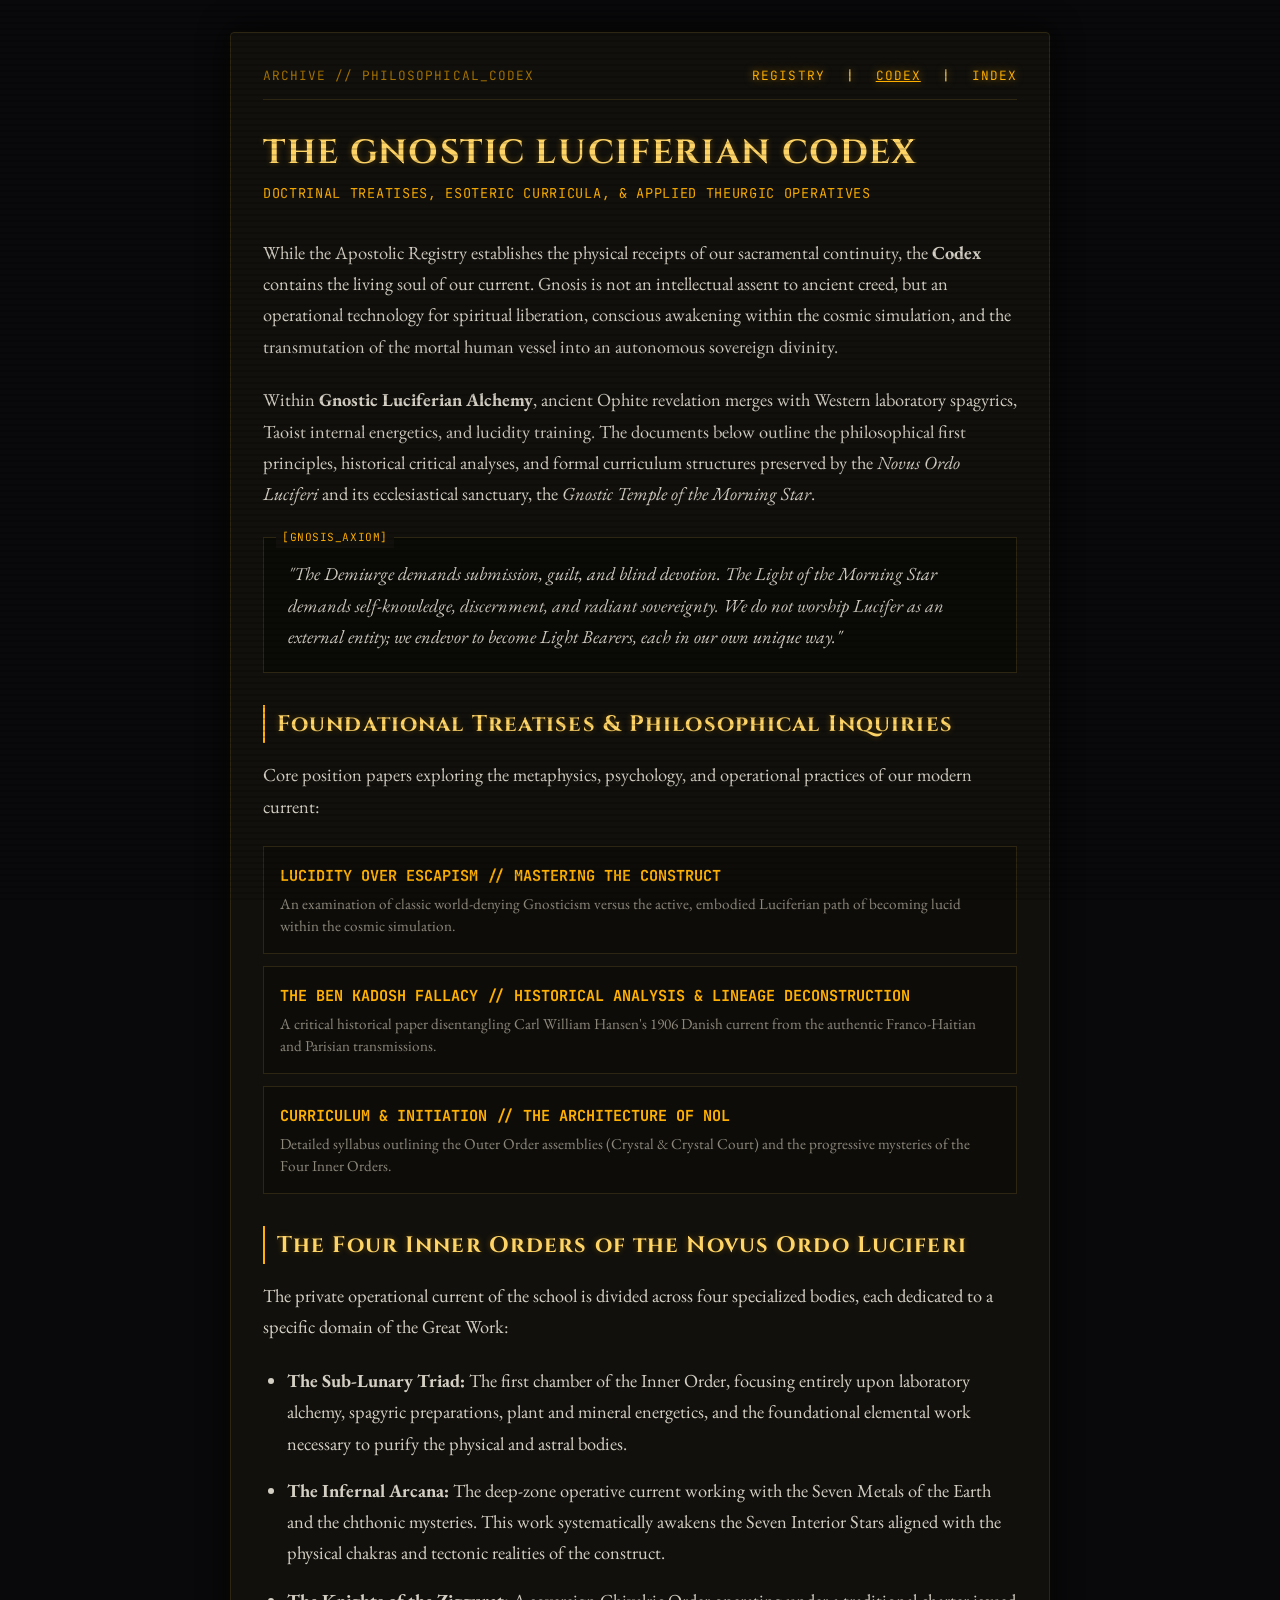
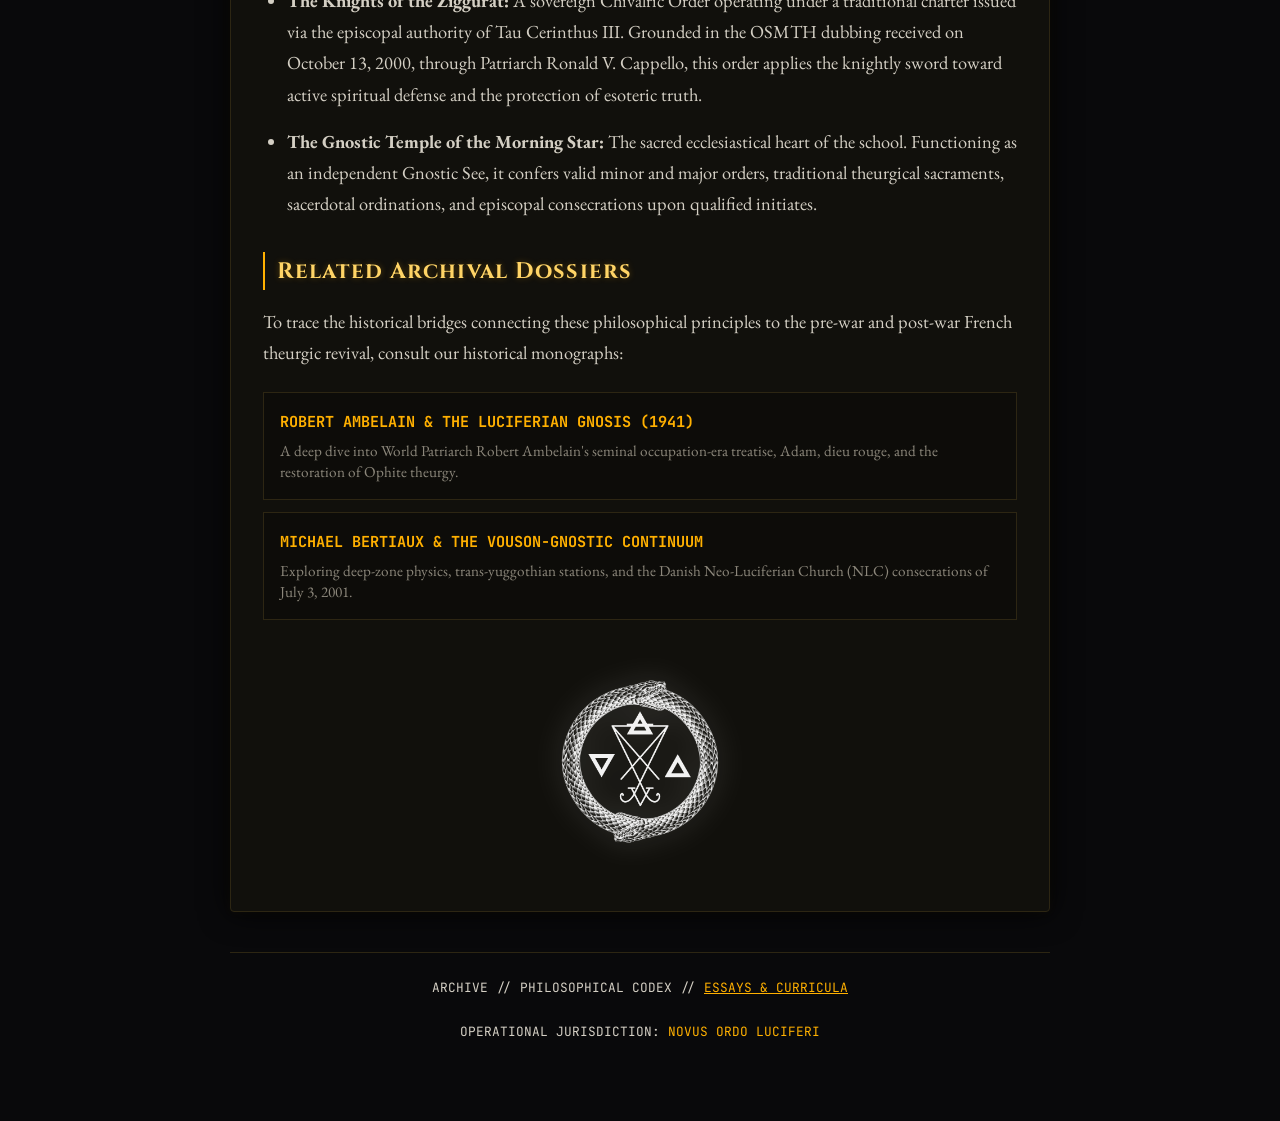
==== codex.html @ e4db058c "Update codex.html" ====
<!DOCTYPE html>
<html lang="en">
<head>
  <meta charset="UTF-8">
  <meta name="viewport" content="width=device-width, initial-scale=1.0">
  <title>Gnostic Luciferian Codex | Philosophical &amp; Operational Archive</title>
  <meta name="description" content="Philosophical treatises, theurgical frameworks, and initiatory curriculum of Gnostic Luciferian Alchemy and the Novus Ordo Luciferi.">
  
  <!-- Fonts -->
  <link rel="preconnect" href="https://fonts.googleapis.com">
  <link rel="preconnect" href="https://fonts.gstatic.com" crossorigin>
  <link href="https://fonts.googleapis.com/css2?family=Cinzel:wght@500;700&family=EB+Garamond:ital,wght@0,400;0,600;1,400&family=JetBrains+Mono:wght@400;700&display=swap" rel="stylesheet">

  <!-- External Stylesheet -->
  <link rel="stylesheet" href="style.css">
</head>
<body>

  <div class="container">
    <main class="terminal-frame">
      <div class="terminal-header">
        <span>ARCHIVE // PHILOSOPHICAL_CODEX</span>
        <span class="status-active">
          <a href="registry.html" style="color: var(--amber-base); text-decoration: none; margin-right: 0.75rem;">REGISTRY</a> |
          <a href="codex.html" style="color: var(--amber-base); text-decoration: underline; margin: 0 0.75rem;">CODEX</a> |
          <a href="index.html" style="color: var(--amber-base); text-decoration: none; margin-left: 0.75rem;">INDEX</a>
        </span>
      </div>

      <header>
        <h1>The Gnostic Luciferian Codex</h1>
        <div class="subtitle">DOCTRINAL TREATISES, ESOTERIC CURRICULA, &amp; APPLIED THEURGIC OPERATIVES</div>
      </header>

      <section>
        <p>
          While the Apostolic Registry establishes the physical receipts of our sacramental continuity, the <strong>Codex</strong> contains the living soul of our current. Gnosis is not an intellectual assent to ancient creed, but an operational technology for spiritual liberation, conscious awakening within the cosmic simulation, and the transmutation of the mortal human vessel into an autonomous sovereign divinity.
        </p>

        <p>
          Within <strong>Gnostic Luciferian Alchemy</strong>, ancient Ophite revelation merges with Western laboratory spagyrics, Taoist internal energetics, and lucidity training. The documents below outline the philosophical first principles, historical critical analyses, and formal curriculum structures preserved by the <em>Novus Ordo Luciferi</em> and its ecclesiastical sanctuary, the <em>Gnostic Temple of the Morning Star</em>.
        </p>

        <div class="terminal-callout">
          "The Demiurge demands submission, guilt, and blind devotion. The Light of the Morning Star demands self-knowledge, discernment, and radiant sovereignty. We do not worship Lucifer as an external entity; we endevor to become Light Bearers, each in our own unique way."
        </div>

        <h2>Foundational Treatises &amp; Philosophical Inquiries</h2>
        <p>
          Core position papers exploring the metaphysics, psychology, and operational practices of our modern current:
        </p>

        <ul class="codex-index">
          <li class="codex-item">
            <a href="lucidity-over-escapism.html" class="codex-title">LUCIDITY OVER ESCAPISM // MASTERING THE CONSTRUCT</a>
            <span class="codex-desc">An examination of classic world-denying Gnosticism versus the active, embodied Luciferian path of becoming lucid within the cosmic simulation.</span>
          </li>
          <li class="codex-item">
            <a href="the-ben-kadosh-fallacy.html" class="codex-title">THE BEN KADOSH FALLACY // HISTORICAL ANALYSIS &amp; LINEAGE DECONSTRUCTION</a>
            <span class="codex-desc">A critical historical paper disentangling Carl William Hansen's 1906 Danish current from the authentic Franco-Haitian and Parisian transmissions.</span>
          </li>
          <li class="codex-item">
            <a href="curriculum-and-initiation.html" class="codex-title">CURRICULUM &amp; INITIATION // THE ARCHITECTURE OF NOL</a>
            <span class="codex-desc">Detailed syllabus outlining the Outer Order assemblies (Crystal &amp; Crystal Court) and the progressive mysteries of the Four Inner Orders.</span>
          </li>
        </ul>

        <h2>The Four Inner Orders of the Novus Ordo Luciferi</h2>
        <p>
          The private operational current of the school is divided across four specialized bodies, each dedicated to a specific domain of the Great Work:
        </p>

        <ul style="margin: 1rem 0 1.5rem 1.5rem; color: var(--parchment);">
          <li style="margin-bottom: 1rem;">
            <strong>The Sub-Lunary Triad:</strong> The first chamber of the Inner Order, focusing entirely upon laboratory alchemy, spagyric preparations, plant and mineral energetics, and the foundational elemental work necessary to purify the physical and astral bodies.
          </li>
          <li style="margin-bottom: 1rem;">
            <strong>The Infernal Arcana:</strong> The deep-zone operative current working with the Seven Metals of the Earth and the chthonic mysteries. This work systematically awakens the Seven Interior Stars aligned with the physical chakras and tectonic realities of the construct.
          </li>
          <li style="margin-bottom: 1rem;">
            <strong>The Knights of the Ziggurat:</strong> A sovereign Chivalric Order operating under a traditional charter issued via the episcopal authority of Tau Cerinthus III. Grounded in the OSMTH dubbing received on October 13, 2000, through Patriarch Ronald V. Cappello, this order applies the knightly sword toward active spiritual defense and the protection of esoteric truth.
          </li>
          <li style="margin-bottom: 1rem;">
            <strong>The Gnostic Temple of the Morning Star:</strong> The sacred ecclesiastical heart of the school. Functioning as an independent Gnostic See, it confers valid minor and major orders, traditional theurgical sacraments, sacerdotal ordinations, and episcopal consecrations upon qualified initiates.
          </li>
        </ul>

        <h2>Related Archival Dossiers</h2>
        <p>
          To trace the historical bridges connecting these philosophical principles to the pre-war and post-war French theurgic revival, consult our historical monographs:
        </p>

        <ul class="codex-index">
          <li class="codex-item">
            <a href="tau-jean-iii.html" class="codex-title">ROBERT AMBELAIN &amp; THE LUCIFERIAN GNOSIS (1941)</a>
            <span class="codex-desc">A deep dive into World Patriarch Robert Ambelain's seminal occupation-era treatise, Adam, dieu rouge, and the restoration of Ophite theurgy.</span>
          </li>
          <li class="codex-item">
            <a href="tau-ogdoade-orfeo-iv.html" class="codex-title">MICHAEL BERTIAUX &amp; THE VOUSON-GNOSTIC CONTINUUM</a>
            <span class="codex-desc">Exploring deep-zone physics, trans-yuggothian stations, and the Danish Neo-Luciferian Church (NLC) consecrations of July 3, 2001.</span>
          </li>
        </ul>
      </section>

      <div class="emblem-container">
        <img src="GnosticLuciferianAlchemyBWTPB.png" alt="Gnostic Luciferian Alchemy Seal" class="emblem-img">
      </div>
    </main>

    <footer>
      <p>ARCHIVE // PHILOSOPHICAL CODEX // <a href="codex.html" style="color: var(--amber-base); text-decoration: underline;">ESSAYS &amp; CURRICULA</a></p>
      <p>OPERATIONAL JURISDICTION: <a href="https://novusordoluciferi.org" target="_blank" rel="noopener">NOVUS ORDO LUCIFERI</a></p>
    </footer>
  </div>

</body>
</html>
---- style.css ----
:root {
  --bg-void: #09090b;
  --bg-terminal: #11100c;
  --border-terminal: #2d2613;
  --amber-base: #ffb000;
  --amber-dim: #a67300;
  --amber-bright: #ffd466;
  --parchment: #d4cfc4;
  --parchment-muted: #8c877b;
  --font-mono: 'JetBrains Mono', monospace;
  --font-serif: 'EB Garamond', Georgia, serif;
  --font-title: 'Cinzel', serif;
}

* {
  box-sizing: border-box;
  margin: 0;
  padding: 0;
}

body {
  background-color: var(--bg-void);
  color: var(--parchment);
  font-family: var(--font-serif);
  font-size: 1.15rem;
  line-height: 1.7;
  min-height: 100vh;
  display: flex;
  flex-direction: column;
  align-items: center;
  padding: 2rem 1rem;
}

/* Ambient Scanline Overlay - Subtle / High Legibility */
body::before {
  content: " ";
  position: fixed;
  top: 0; 
  left: 0; 
  bottom: 0; 
  right: 0;
  background: linear-gradient(
    rgba(18, 16, 16, 0) 65%, 
    rgba(0, 0, 0, 0.15) 35%
  );
  background-size: 100% 6px;
  pointer-events: none;
  z-index: 100;
}

::selection {
  background: var(--amber-base);
  color: var(--bg-void);
}

.container {
  width: 100%;
  max-width: 820px;
  position: relative;
  z-index: 1;
}

/* Terminal Frame */
.terminal-frame {
  background-color: var(--bg-terminal);
  border: 1px solid var(--border-terminal);
  box-shadow: 0 0 30px rgba(0, 0, 0, 0.9), 0 0 10px rgba(255, 176, 0, 0.05);
  border-radius: 4px;
  padding: 2rem;
  margin-bottom: 2.5rem;
}

.terminal-header {
  font-family: var(--font-mono);
  font-size: 0.8rem;
  color: var(--amber-dim);
  border-bottom: 1px solid var(--border-terminal);
  padding-bottom: 0.75rem;
  margin-bottom: 2rem;
  display: flex;
  justify-content: space-between;
  letter-spacing: 0.08em;
}

.status-active {
  color: var(--amber-bright);
  text-shadow: 0 0 8px rgba(255, 176, 0, 0.6);
}

/* Typography Hierarchy */
h1, h2, h3 {
  font-family: var(--font-title);
  color: var(--amber-bright);
  text-shadow: 0 0 6px rgba(255, 176, 0, 0.3);
  font-weight: 700;
  letter-spacing: 0.05em;
}

h1 {
  font-size: 2.1rem;
  line-height: 1.25;
  margin-bottom: 0.5rem;
  text-transform: uppercase;
}

.subtitle {
  font-family: var(--font-mono);
  font-size: 0.85rem;
  color: var(--amber-base);
  margin-bottom: 2rem;
  letter-spacing: 0.05em;
}

h2 {
  font-size: 1.4rem;
  margin-top: 2rem;
  margin-bottom: 1rem;
  border-left: 2px solid var(--amber-base);
  padding-left: 0.75rem;
}

p {
  margin-bottom: 1.4rem;
  color: var(--parchment);
}

/* Terminal Callout */
.terminal-callout {
  border: 1px solid var(--border-terminal);
  background: rgba(0, 0, 0, 0.4);
  padding: 1.25rem 1.5rem;
  margin: 1.75rem 0;
  font-style: italic;
  color: var(--parchment);
  position: relative;
}

.terminal-callout::before {
  content: "[GNOSIS_AXIOM]";
  position: absolute;
  top: -10px;
  left: 12px;
  background: var(--bg-terminal);
  padding: 0 6px;
  font-family: var(--font-mono);
  font-size: 0.7rem;
  color: var(--amber-base);
  font-style: normal;
  letter-spacing: 0.05em;
}

/* Codex Links */
.codex-index {
  list-style: none;
  margin-top: 1.5rem;
}

.codex-item {
  border: 1px solid var(--border-terminal);
  margin-bottom: 0.75rem;
  padding: 1rem;
  background: rgba(0, 0, 0, 0.25);
  transition: all 0.2s ease;
  display: flex;
  flex-direction: column;
  gap: 0.35rem;
}

.codex-item:hover {
  border-color: var(--amber-base);
  background: rgba(255, 176, 0, 0.03);
  box-shadow: 0 0 8px rgba(255, 176, 0, 0.15);
}

.codex-title {
  font-family: var(--font-mono);
  font-size: 0.95rem;
  font-weight: 700;
  color: var(--amber-base);
  text-decoration: none;
}

.codex-desc {
  font-size: 0.95rem;
  color: var(--parchment-muted);
  line-height: 1.4;
}

/* Emblem Styling */
.emblem-container {
  display: flex;
  justify-content: center;
  margin: 2.5rem 0 1rem 0;
}

.emblem-img {
  max-width: 360px;
  width: 100%;
  height: auto;
  opacity: 0.95;
  filter: drop-shadow(0 0 16px rgba(255, 255, 255, 0.25));
  transition: opacity 0.3s ease, transform 0.3s ease, filter 0.3s ease;
}

.emblem-img:hover {
  opacity: 1;
  transform: scale(1.03);
  filter: drop-shadow(0 0 22px rgba(255, 255, 255, 0.45));
}

/* Footer */
footer {
  font-family: var(--font-mono);
  font-size: 0.8rem;
  color: var(--amber-dim);
  text-align: center;
  padding: 1.5rem 0;
  border-top: 1px solid var(--border-terminal);
}

footer a {
  color: var(--amber-base);
  text-decoration: none;
}

footer a:hover {
  text-decoration: underline;
}
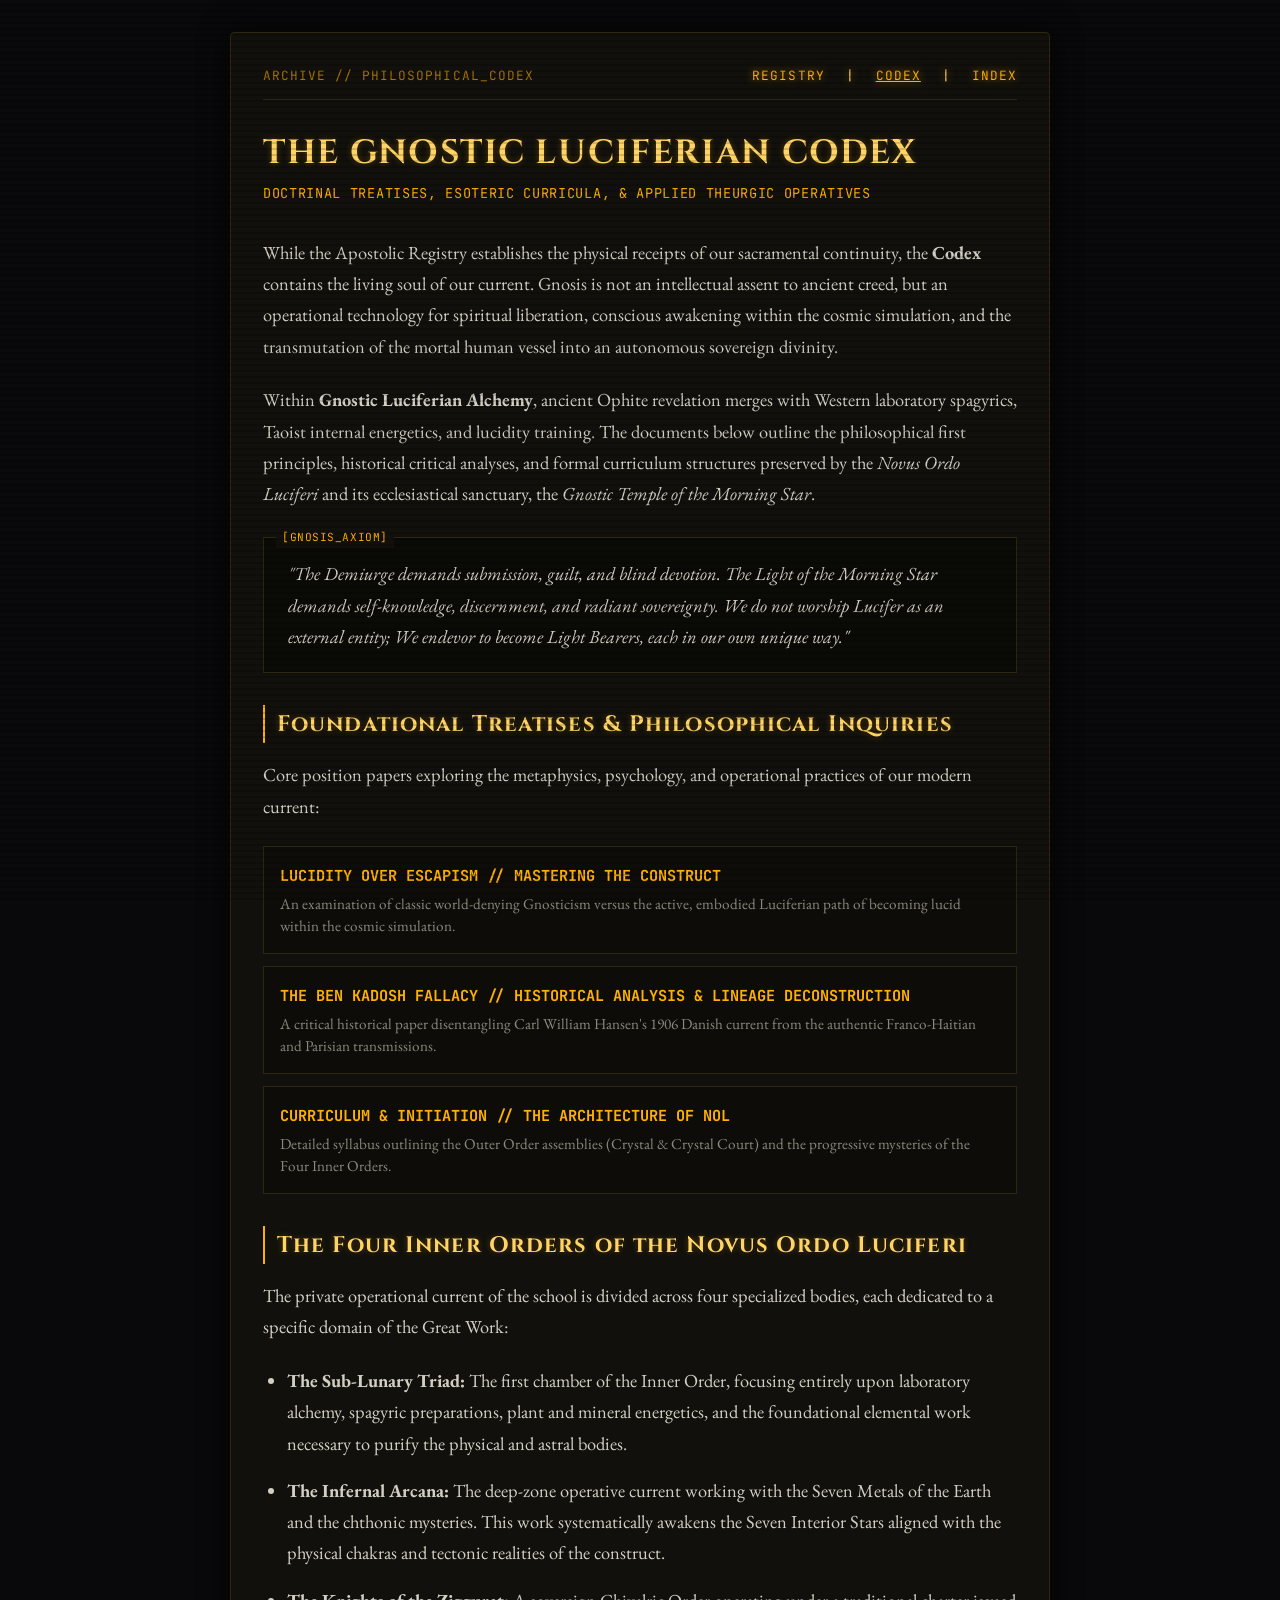
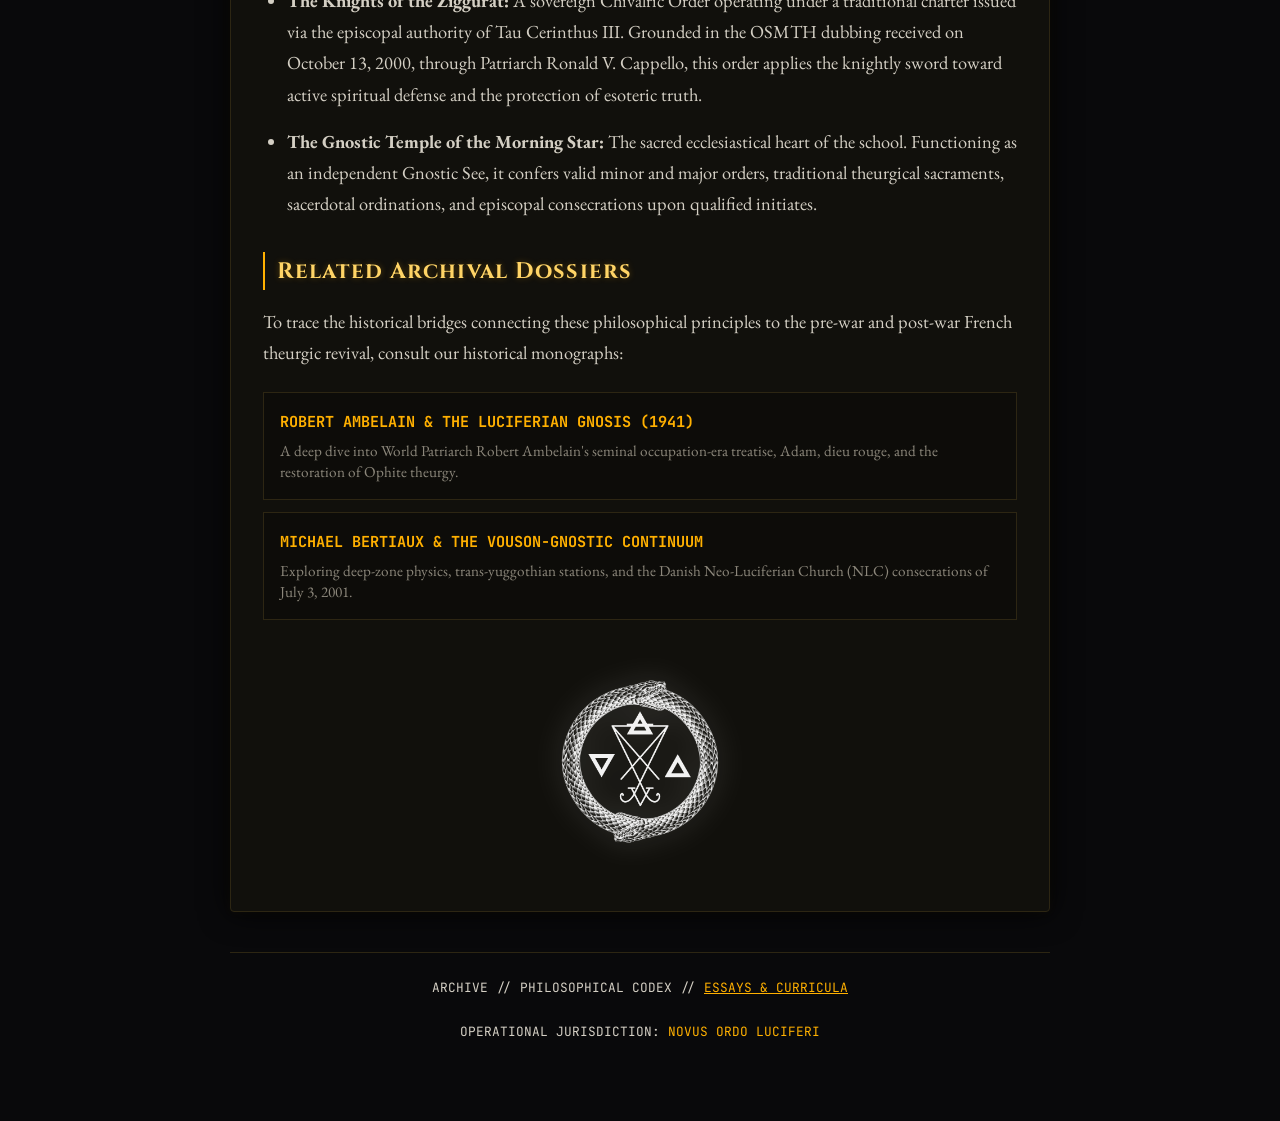
==== commit 57b31142: "Update codex.html" ====
--- a/codex.html
+++ b/codex.html
@@ -42,7 +42,7 @@
         </p>
 
         <div class="terminal-callout">
-          "The Demiurge demands submission, guilt, and blind devotion. The Light of the Morning Star demands self-knowledge, discernment, and radiant sovereignty. We do not worship Lucifer as an external entity; we endevor to become Light Bearers, each in our own unique way."
+          "The Demiurge demands submission, guilt, and blind devotion. The Light of the Morning Star demands self-knowledge, discernment, and radiant sovereignty. We do not worship Lucifer as an external entity; We endevor to become Light Bearers, each in our own unique way."
         </div>
 
         <h2>Foundational Treatises &amp; Philosophical Inquiries</h2>
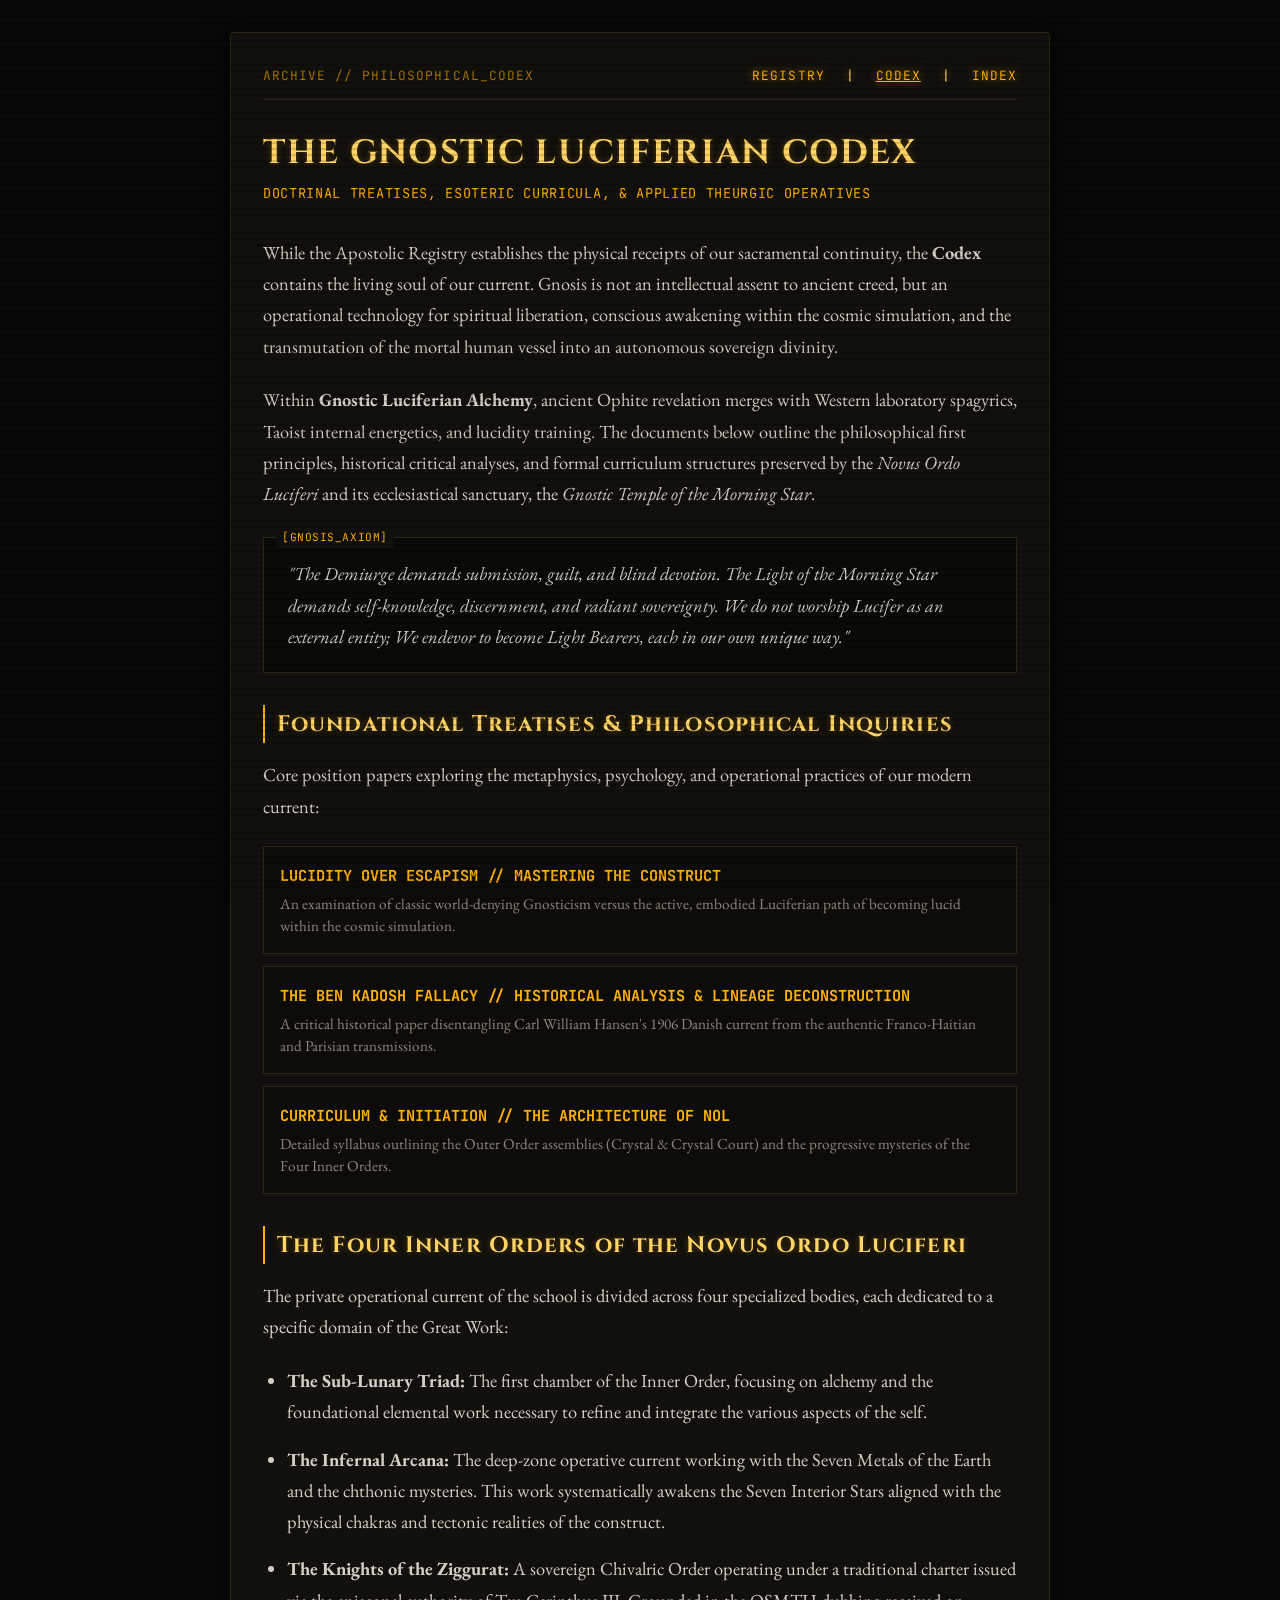
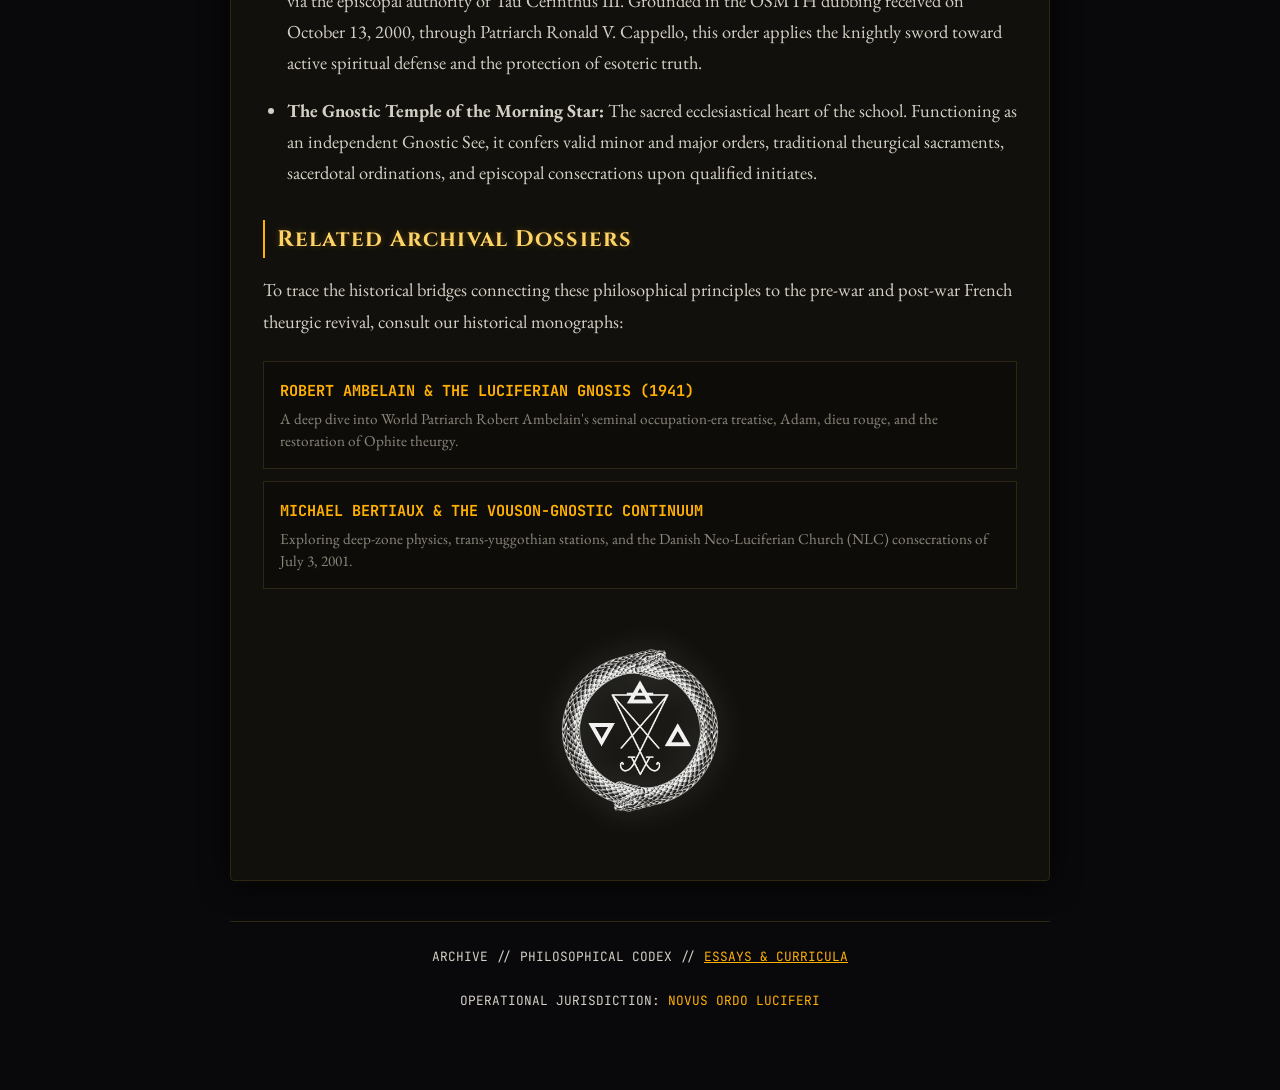
==== commit f9d1fabd: "Update codex.html" ====
--- a/codex.html
+++ b/codex.html
@@ -72,7 +72,7 @@
 
         <ul style="margin: 1rem 0 1.5rem 1.5rem; color: var(--parchment);">
           <li style="margin-bottom: 1rem;">
-            <strong>The Sub-Lunary Triad:</strong> The first chamber of the Inner Order, focusing entirely upon laboratory alchemy, spagyric preparations, plant and mineral energetics, and the foundational elemental work necessary to purify the physical and astral bodies.
+            <strong>The Sub-Lunary Triad:</strong> The first chamber of the Inner Order, focusing on alchemy and the foundational elemental work necessary to refine and integrate the various aspects of the self.
           </li>
           <li style="margin-bottom: 1rem;">
             <strong>The Infernal Arcana:</strong> The deep-zone operative current working with the Seven Metals of the Earth and the chthonic mysteries. This work systematically awakens the Seven Interior Stars aligned with the physical chakras and tectonic realities of the construct.
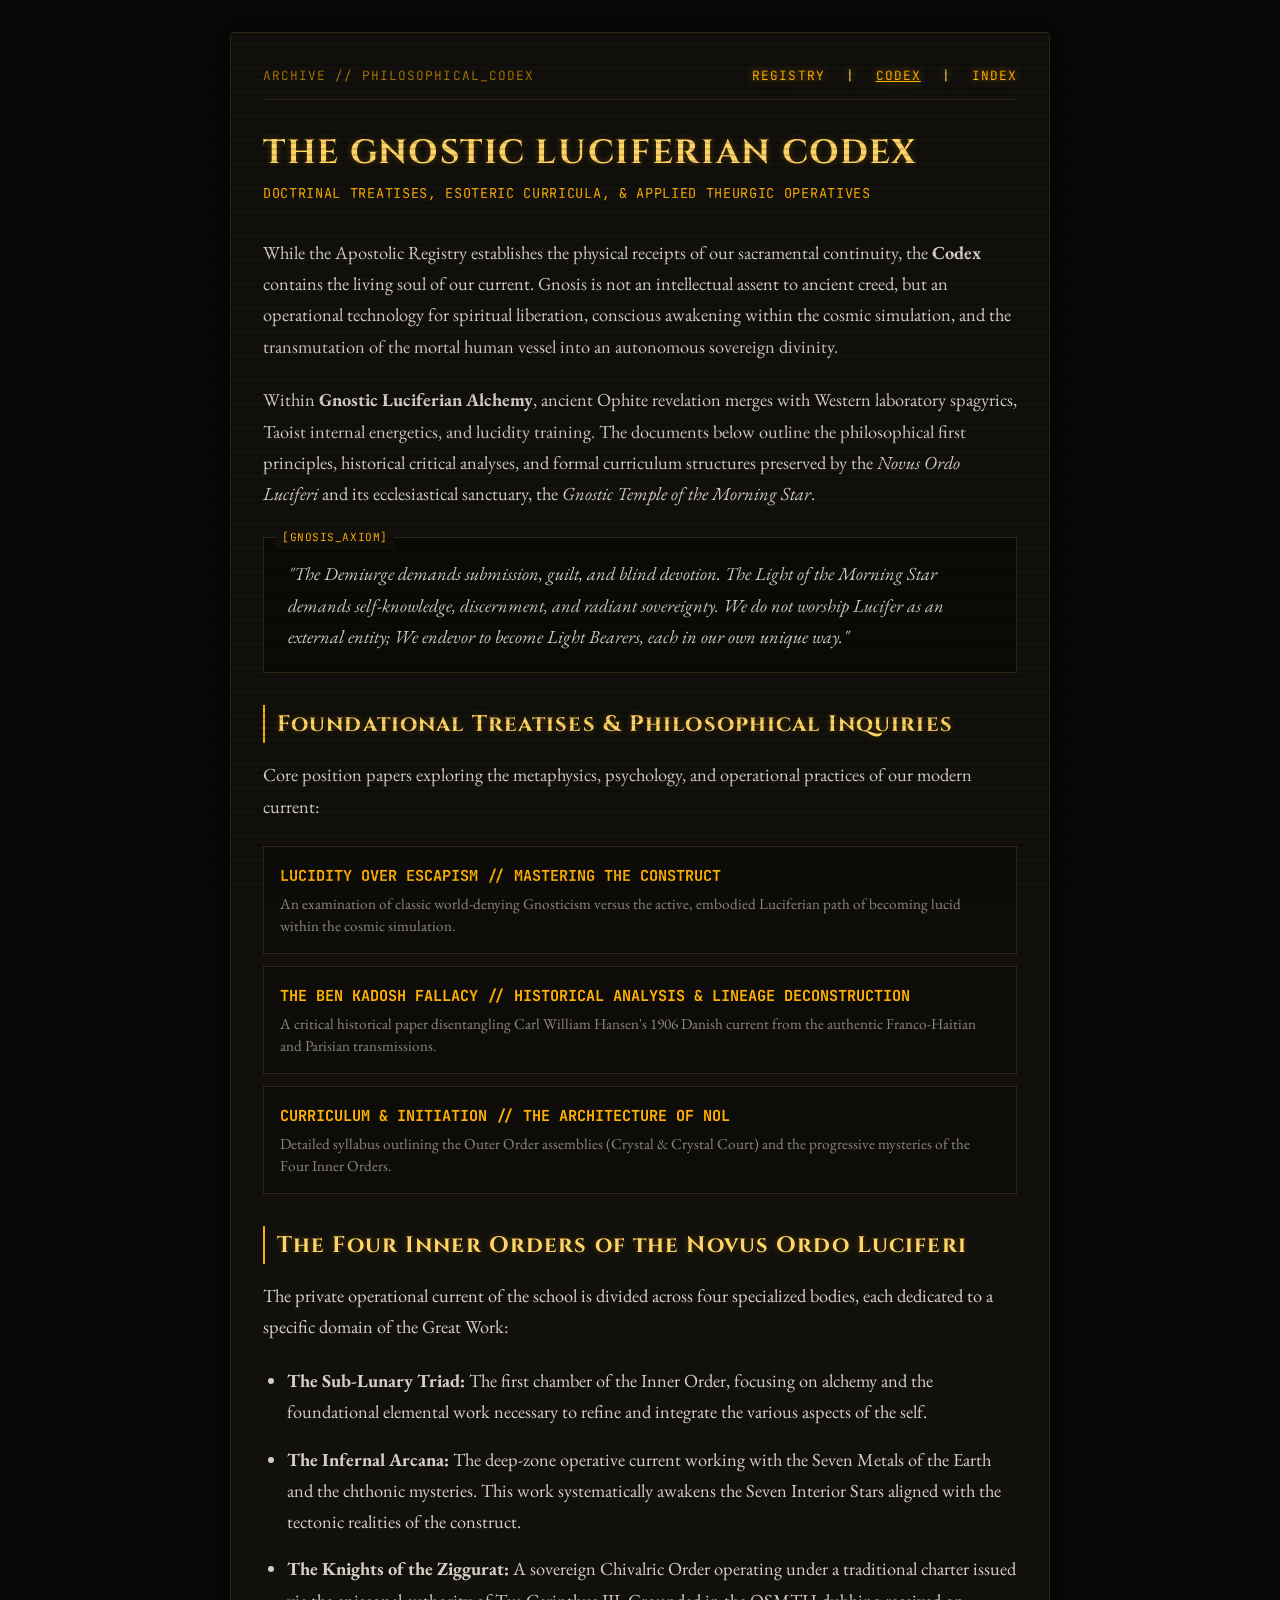
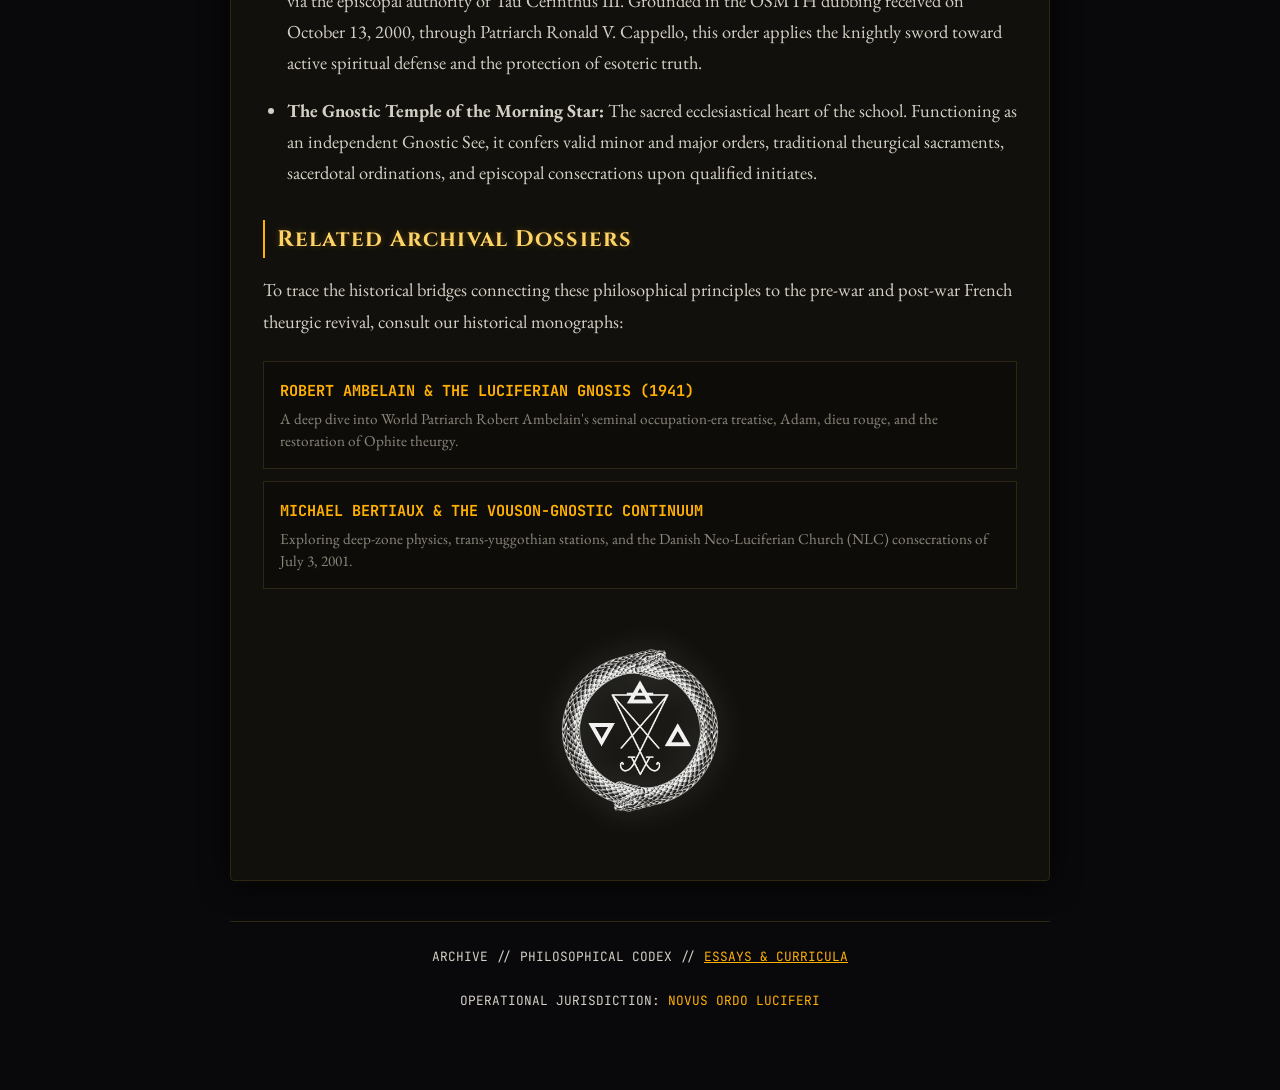
==== commit 780365d8: "Update codex.html" ====
--- a/codex.html
+++ b/codex.html
@@ -75,7 +75,7 @@
             <strong>The Sub-Lunary Triad:</strong> The first chamber of the Inner Order, focusing on alchemy and the foundational elemental work necessary to refine and integrate the various aspects of the self.
           </li>
           <li style="margin-bottom: 1rem;">
-            <strong>The Infernal Arcana:</strong> The deep-zone operative current working with the Seven Metals of the Earth and the chthonic mysteries. This work systematically awakens the Seven Interior Stars aligned with the physical chakras and tectonic realities of the construct.
+            <strong>The Infernal Arcana:</strong> The deep-zone operative current working with the Seven Metals of the Earth and the chthonic mysteries. This work systematically awakens the Seven Interior Stars aligned with the tectonic realities of the construct.
           </li>
           <li style="margin-bottom: 1rem;">
             <strong>The Knights of the Ziggurat:</strong> A sovereign Chivalric Order operating under a traditional charter issued via the episcopal authority of Tau Cerinthus III. Grounded in the OSMTH dubbing received on October 13, 2000, through Patriarch Ronald V. Cappello, this order applies the knightly sword toward active spiritual defense and the protection of esoteric truth.
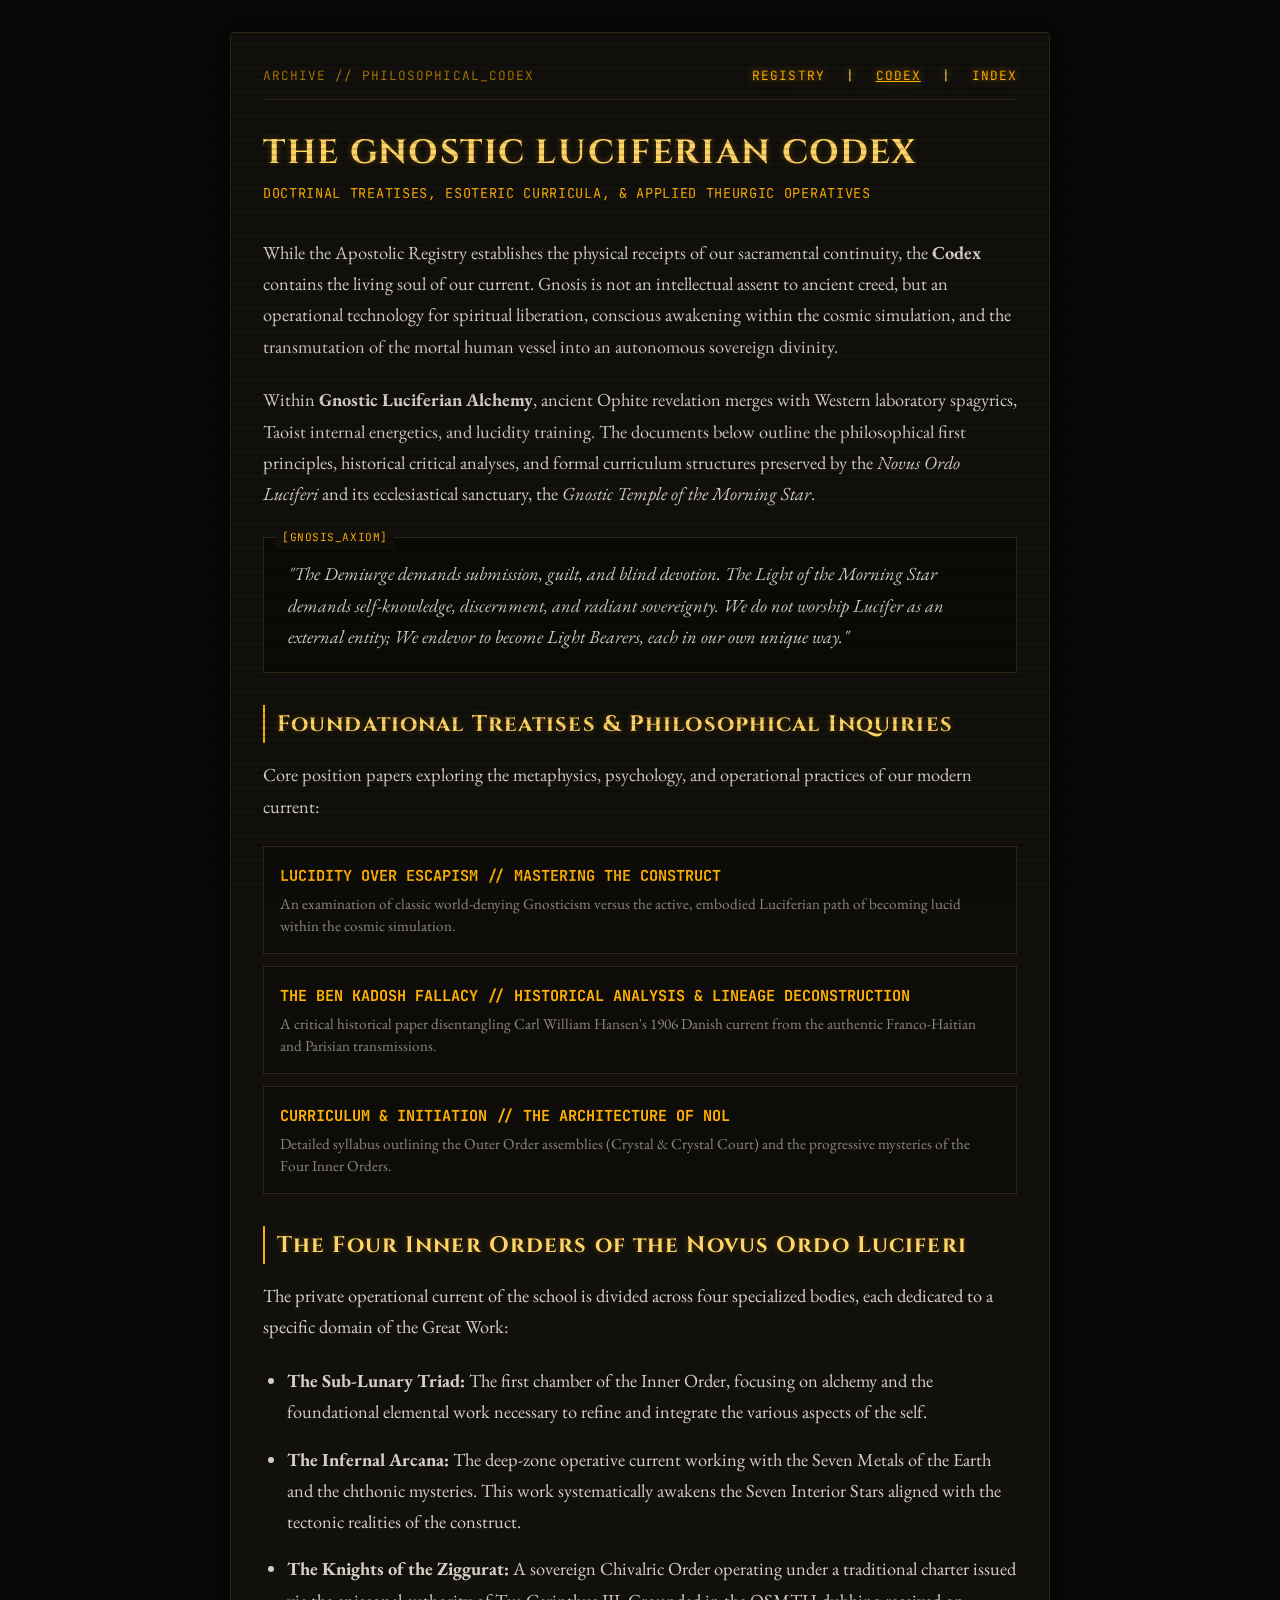
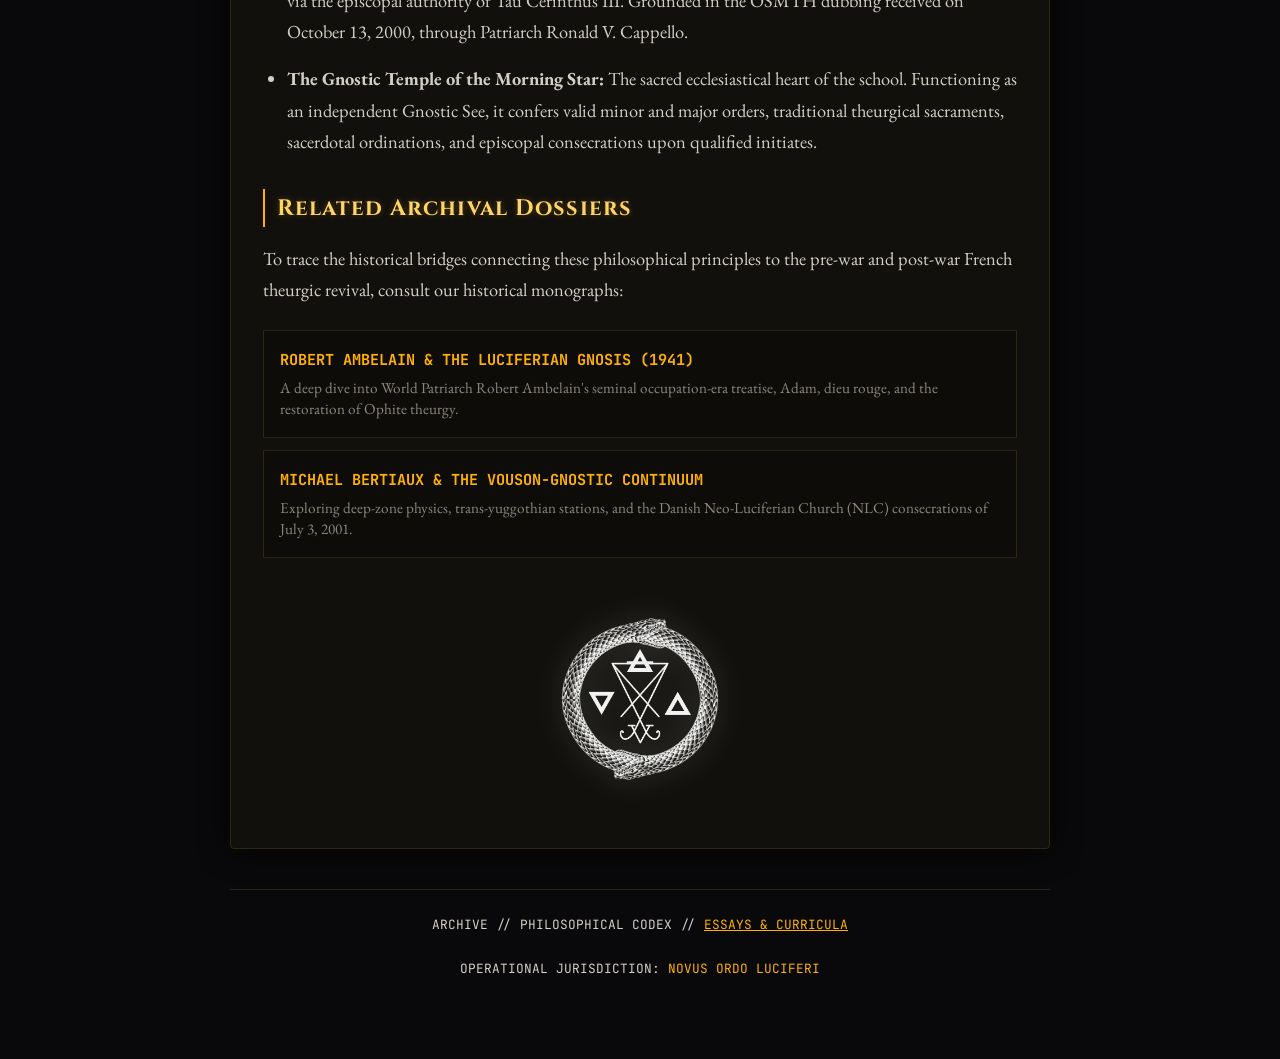
==== commit ad2a7b24: "Update codex.html" ====
--- a/codex.html
+++ b/codex.html
@@ -78,7 +78,7 @@
             <strong>The Infernal Arcana:</strong> The deep-zone operative current working with the Seven Metals of the Earth and the chthonic mysteries. This work systematically awakens the Seven Interior Stars aligned with the tectonic realities of the construct.
           </li>
           <li style="margin-bottom: 1rem;">
-            <strong>The Knights of the Ziggurat:</strong> A sovereign Chivalric Order operating under a traditional charter issued via the episcopal authority of Tau Cerinthus III. Grounded in the OSMTH dubbing received on October 13, 2000, through Patriarch Ronald V. Cappello, this order applies the knightly sword toward active spiritual defense and the protection of esoteric truth.
+            <strong>The Knights of the Ziggurat:</strong> A sovereign Chivalric Order operating under a traditional charter issued via the episcopal authority of Tau Cerinthus III. Grounded in the OSMTH dubbing received on October 13, 2000, through Patriarch Ronald V. Cappello.
           </li>
           <li style="margin-bottom: 1rem;">
             <strong>The Gnostic Temple of the Morning Star:</strong> The sacred ecclesiastical heart of the school. Functioning as an independent Gnostic See, it confers valid minor and major orders, traditional theurgical sacraments, sacerdotal ordinations, and episcopal consecrations upon qualified initiates.
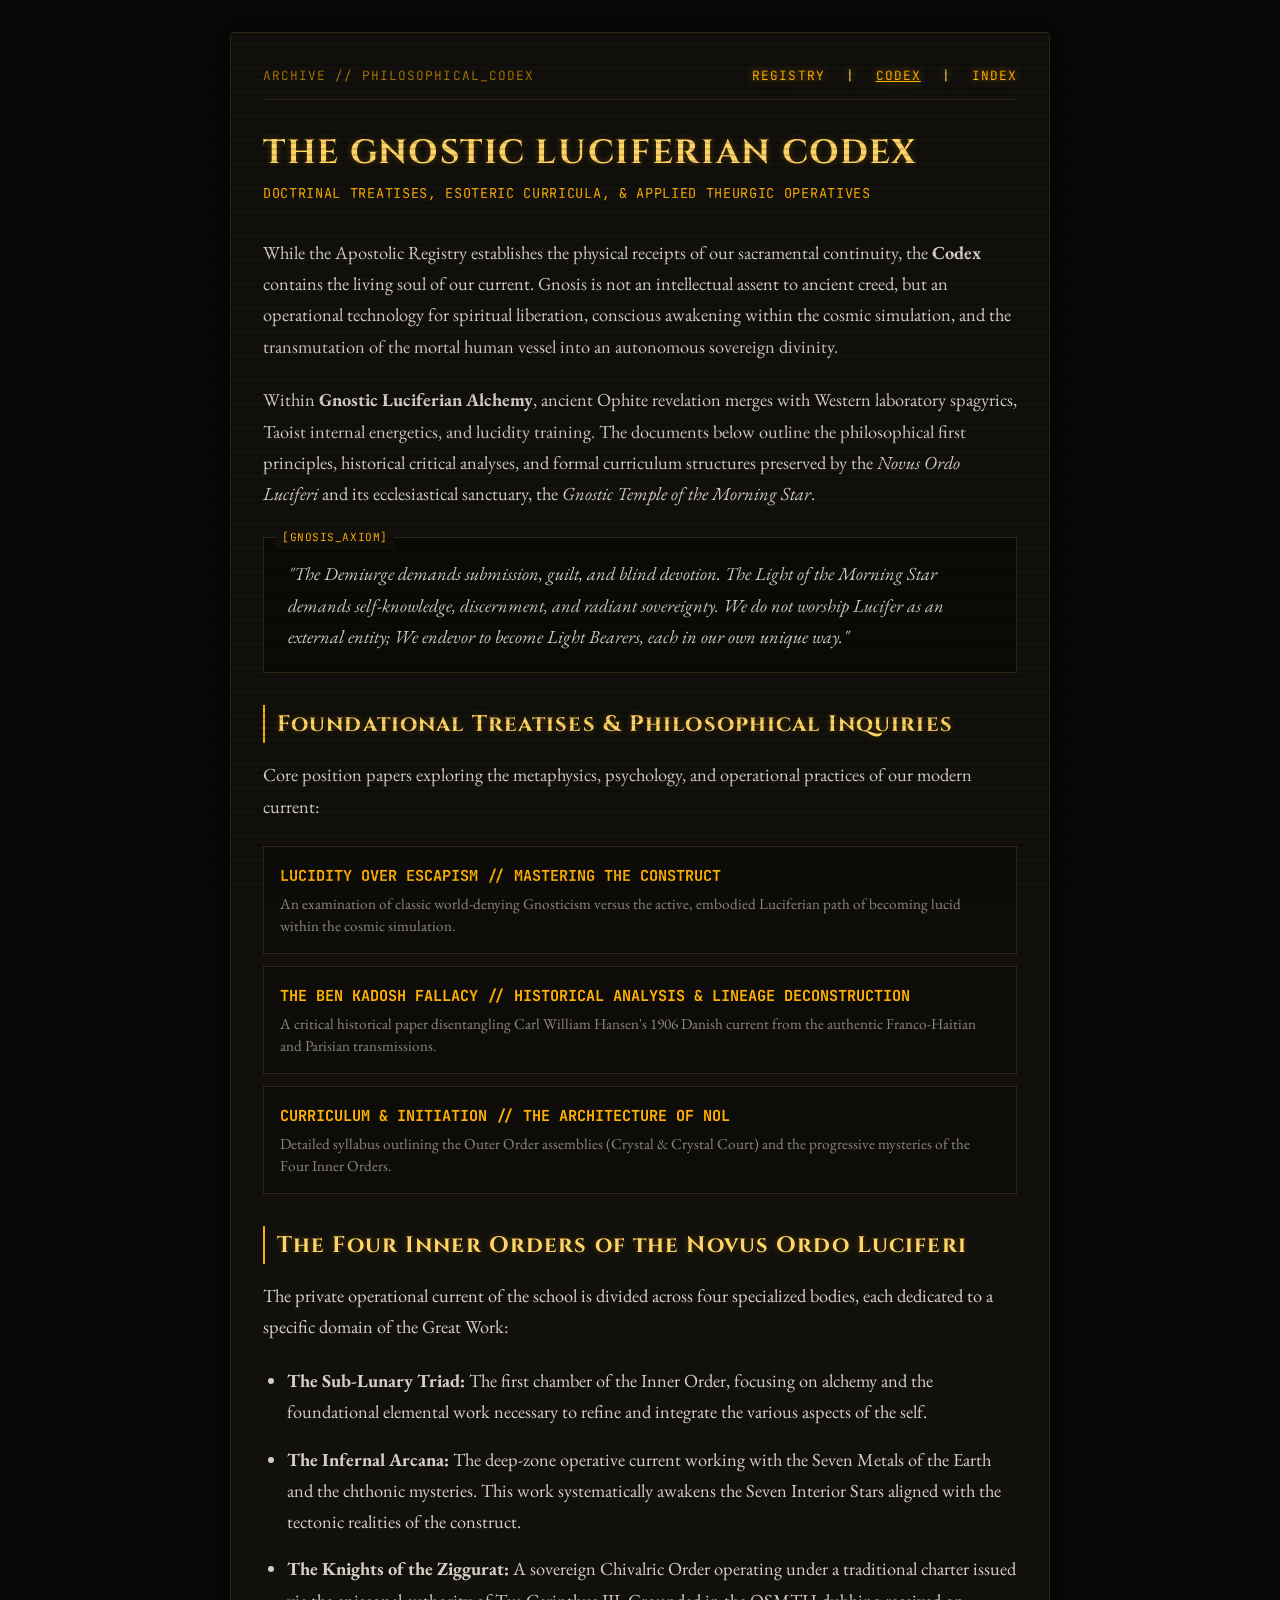
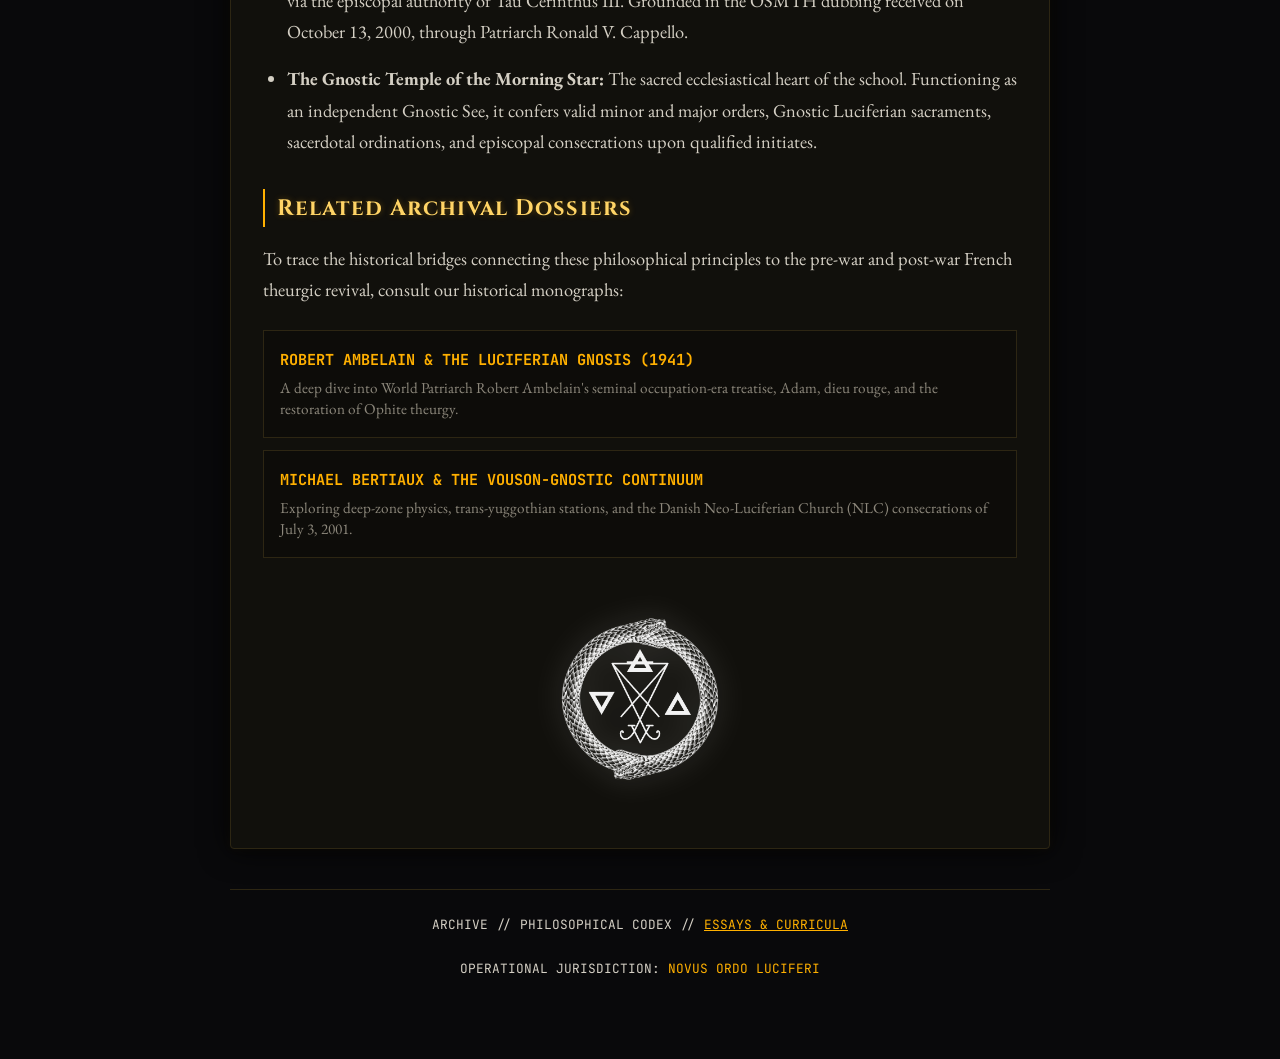
==== commit 9f558d37: "Update codex.html" ====
--- a/codex.html
+++ b/codex.html
@@ -81,7 +81,7 @@
             <strong>The Knights of the Ziggurat:</strong> A sovereign Chivalric Order operating under a traditional charter issued via the episcopal authority of Tau Cerinthus III. Grounded in the OSMTH dubbing received on October 13, 2000, through Patriarch Ronald V. Cappello.
           </li>
           <li style="margin-bottom: 1rem;">
-            <strong>The Gnostic Temple of the Morning Star:</strong> The sacred ecclesiastical heart of the school. Functioning as an independent Gnostic See, it confers valid minor and major orders, traditional theurgical sacraments, sacerdotal ordinations, and episcopal consecrations upon qualified initiates.
+            <strong>The Gnostic Temple of the Morning Star:</strong> The sacred ecclesiastical heart of the school. Functioning as an independent Gnostic See, it confers valid minor and major orders, Gnostic Luciferian sacraments, sacerdotal ordinations, and episcopal consecrations upon qualified initiates.
           </li>
         </ul>
 
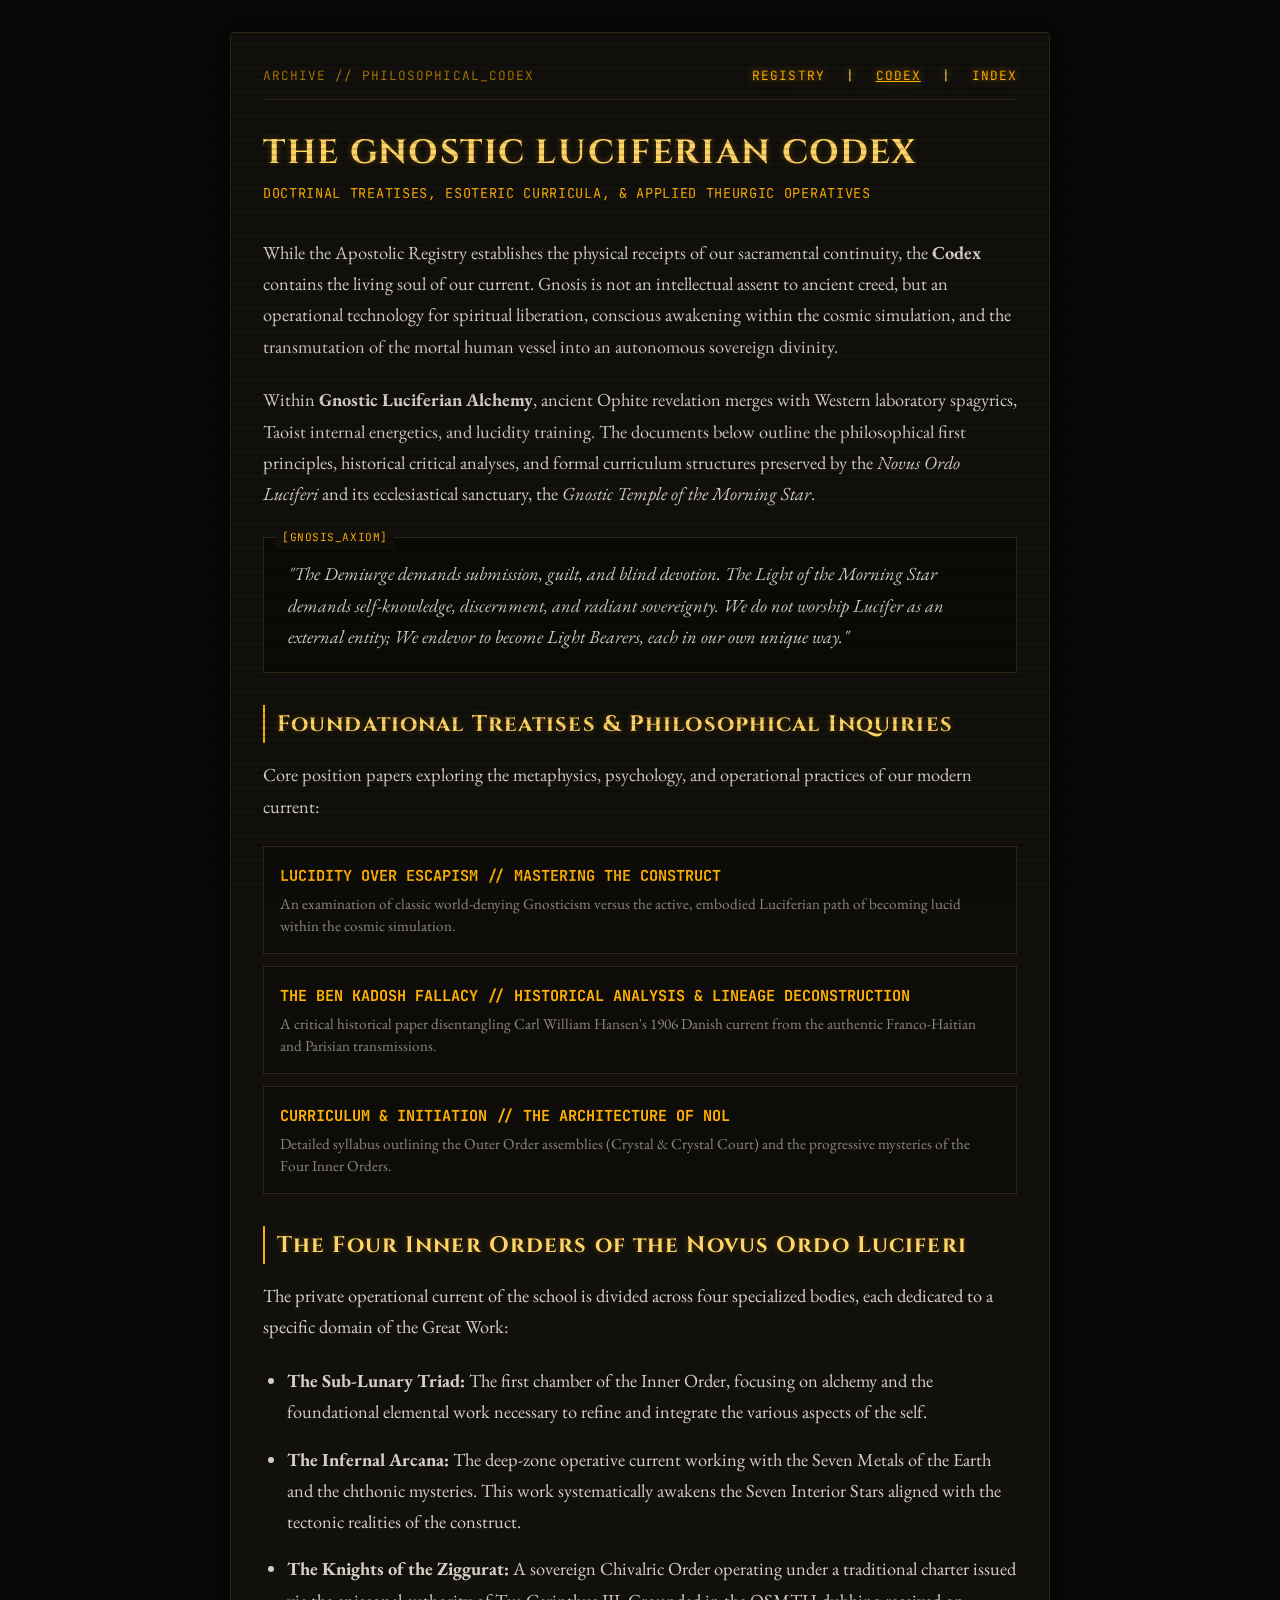
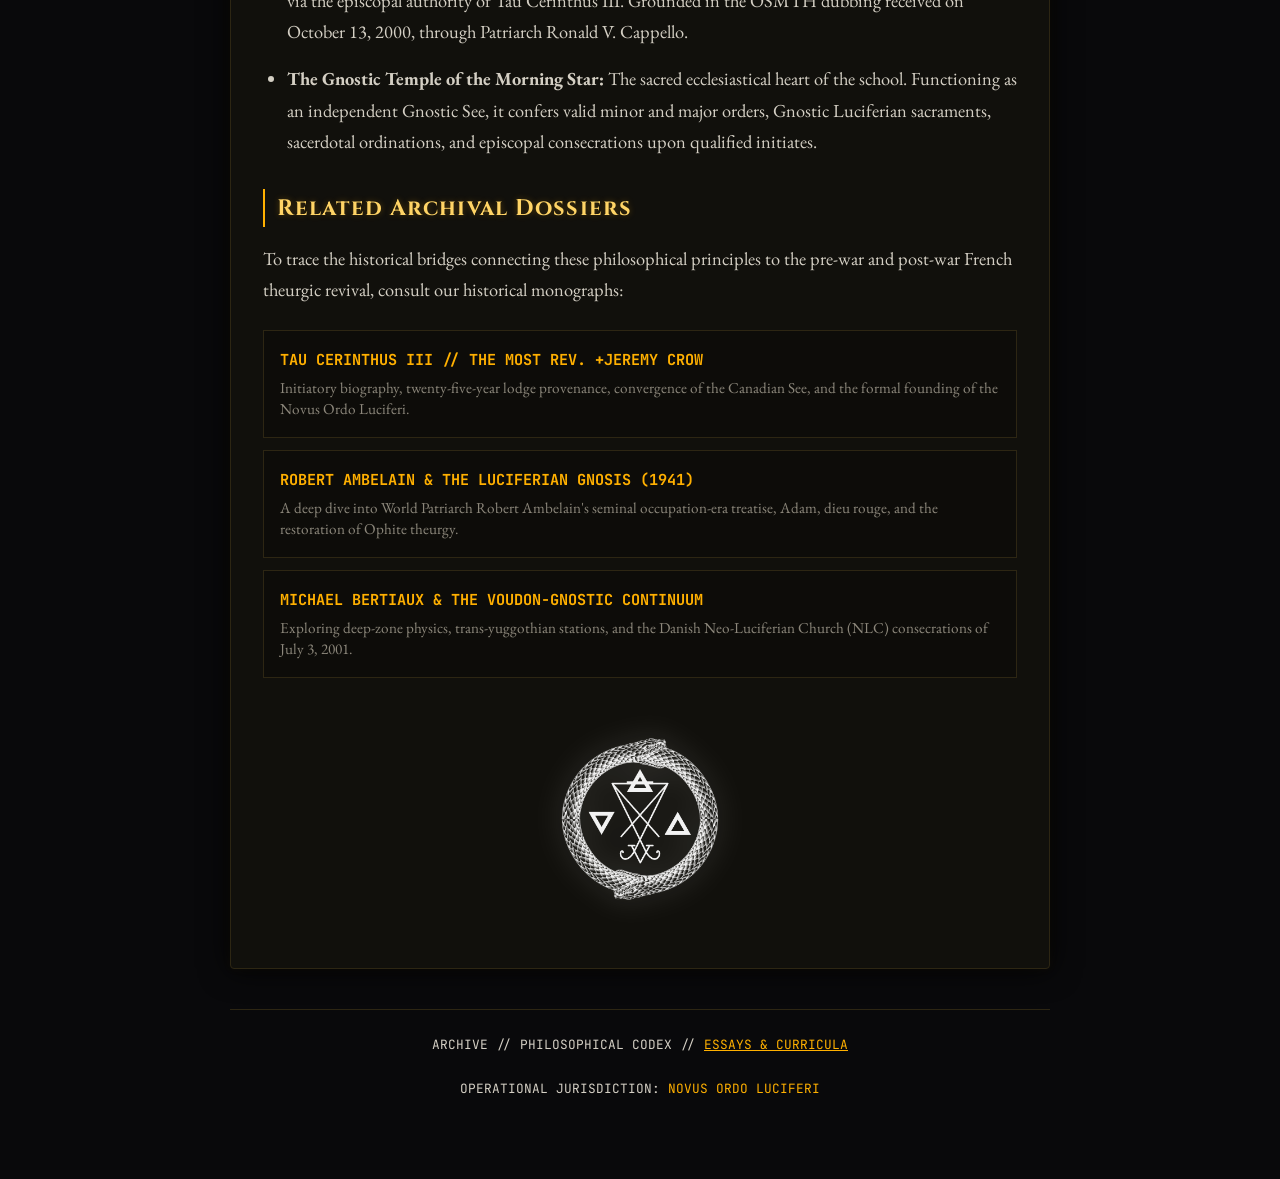
==== commit 7992e057: "Update codex.html" ====
--- a/codex.html
+++ b/codex.html
@@ -92,11 +92,15 @@
 
         <ul class="codex-index">
           <li class="codex-item">
+            <a href="tau-cerinthus-iii.html" class="codex-title">TAU CERINTHUS III // THE MOST REV. +JEREMY CROW</a>
+            <span class="codex-desc">Initiatory biography, twenty-five-year lodge provenance, convergence of the Canadian See, and the formal founding of the Novus Ordo Luciferi.</span>
+          </li>
+          <li class="codex-item">
             <a href="tau-jean-iii.html" class="codex-title">ROBERT AMBELAIN &amp; THE LUCIFERIAN GNOSIS (1941)</a>
             <span class="codex-desc">A deep dive into World Patriarch Robert Ambelain's seminal occupation-era treatise, Adam, dieu rouge, and the restoration of Ophite theurgy.</span>
           </li>
           <li class="codex-item">
-            <a href="tau-ogdoade-orfeo-iv.html" class="codex-title">MICHAEL BERTIAUX &amp; THE VOUSON-GNOSTIC CONTINUUM</a>
+            <a href="tau-ogdoade-orfeo-iv.html" class="codex-title">MICHAEL BERTIAUX &amp; THE VOUDON-GNOSTIC CONTINUUM</a>
             <span class="codex-desc">Exploring deep-zone physics, trans-yuggothian stations, and the Danish Neo-Luciferian Church (NLC) consecrations of July 3, 2001.</span>
           </li>
         </ul>
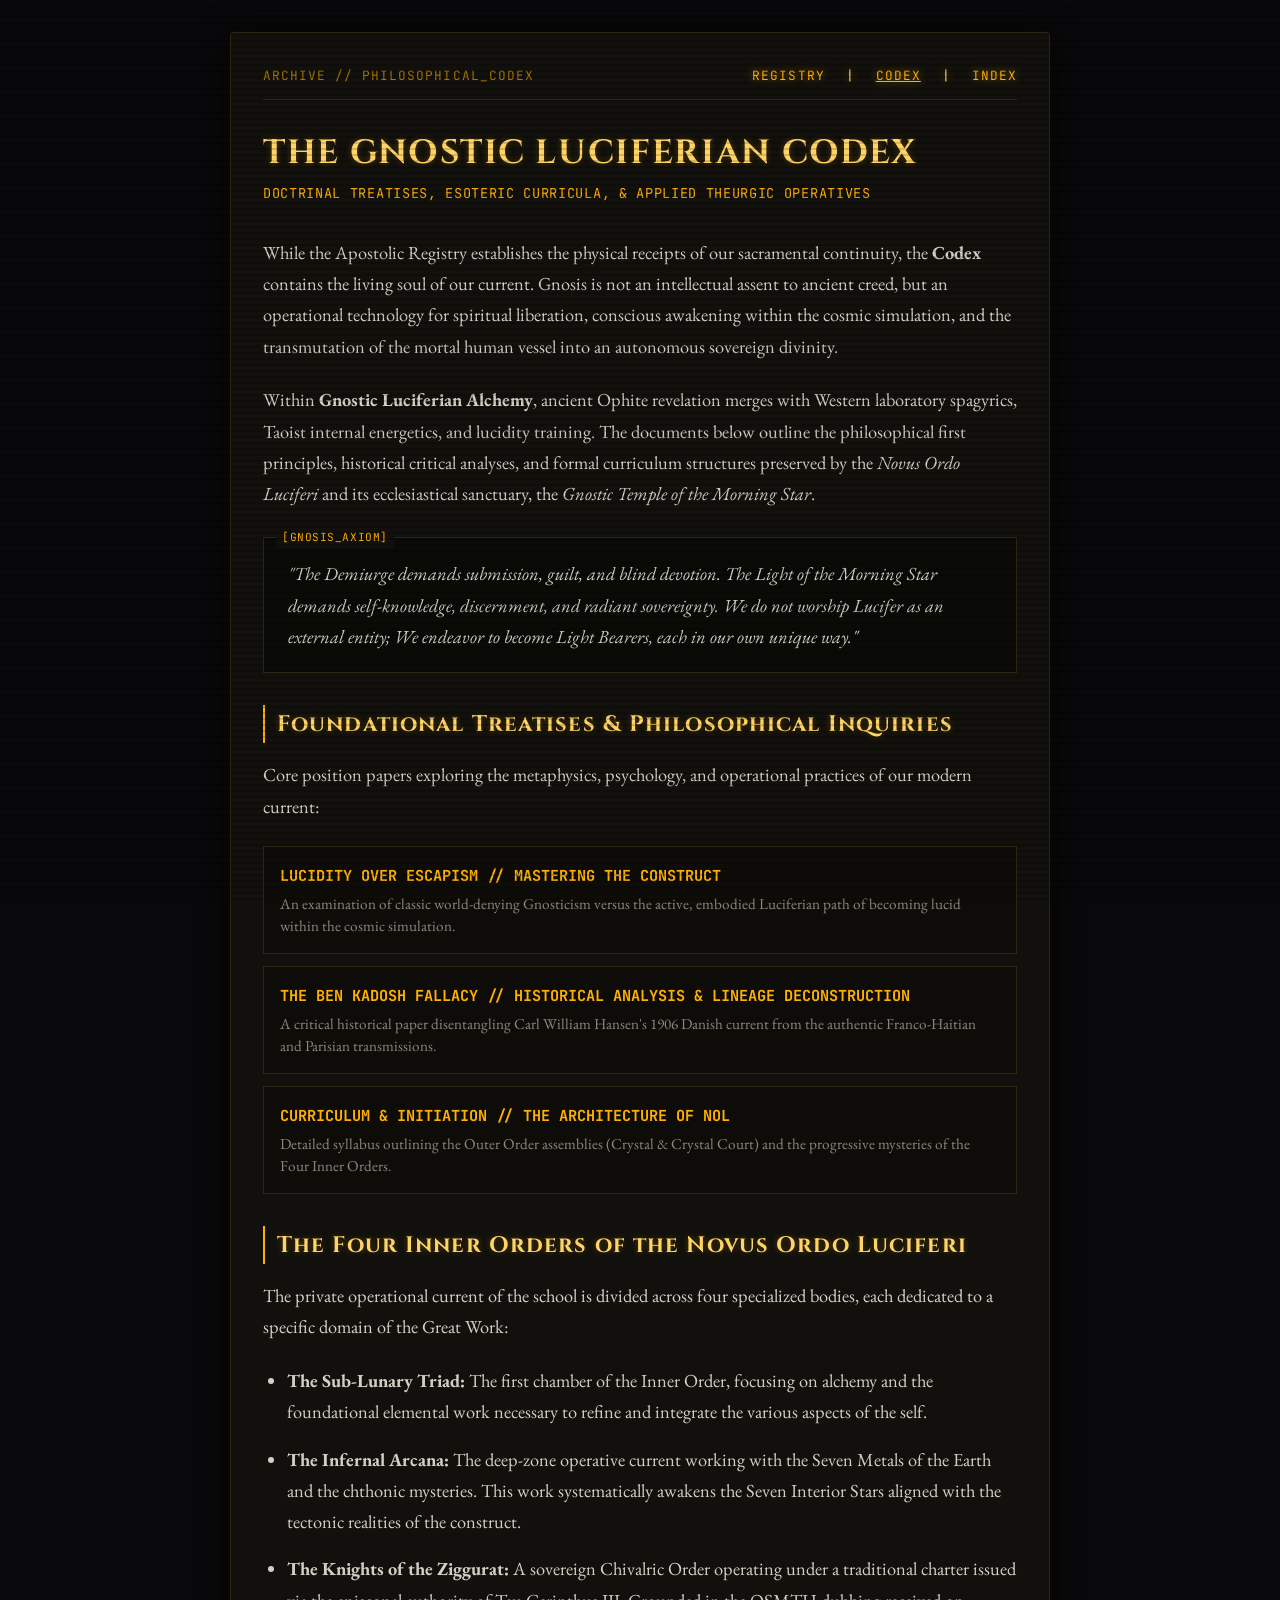
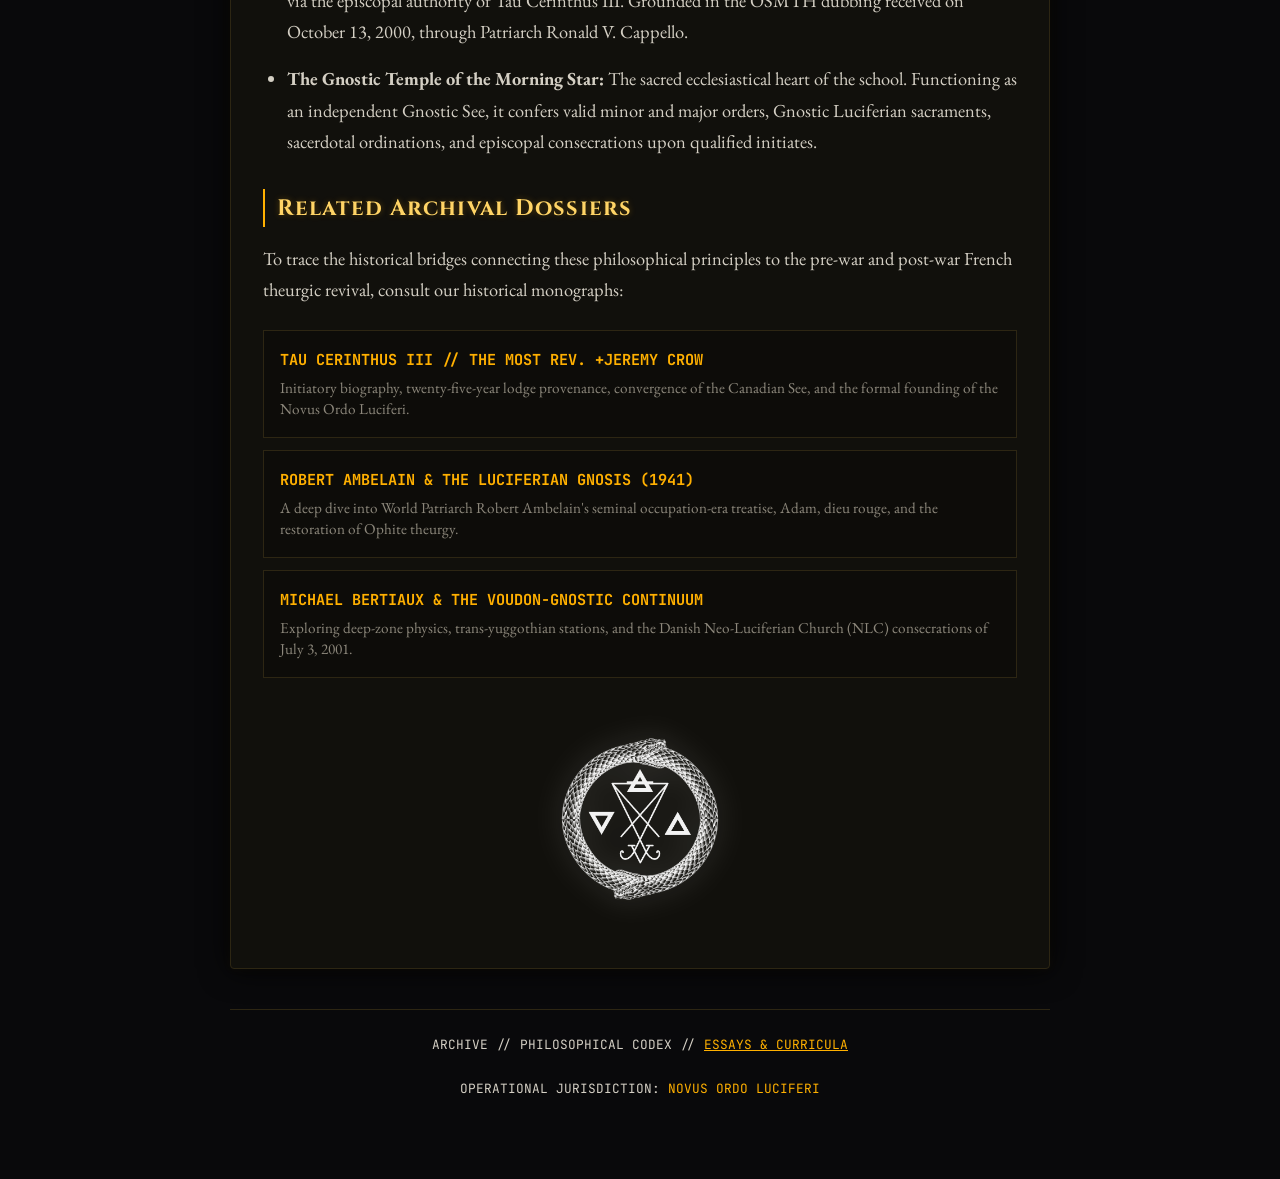
==== commit bb80c7fa: "Update codex.html" ====
--- a/codex.html
+++ b/codex.html
@@ -42,7 +42,7 @@
         </p>
 
         <div class="terminal-callout">
-          "The Demiurge demands submission, guilt, and blind devotion. The Light of the Morning Star demands self-knowledge, discernment, and radiant sovereignty. We do not worship Lucifer as an external entity; We endevor to become Light Bearers, each in our own unique way."
+          "The Demiurge demands submission, guilt, and blind devotion. The Light of the Morning Star demands self-knowledge, discernment, and radiant sovereignty. We do not worship Lucifer as an external entity; We endeavor to become Light Bearers, each in our own unique way."
         </div>
 
         <h2>Foundational Treatises &amp; Philosophical Inquiries</h2>
